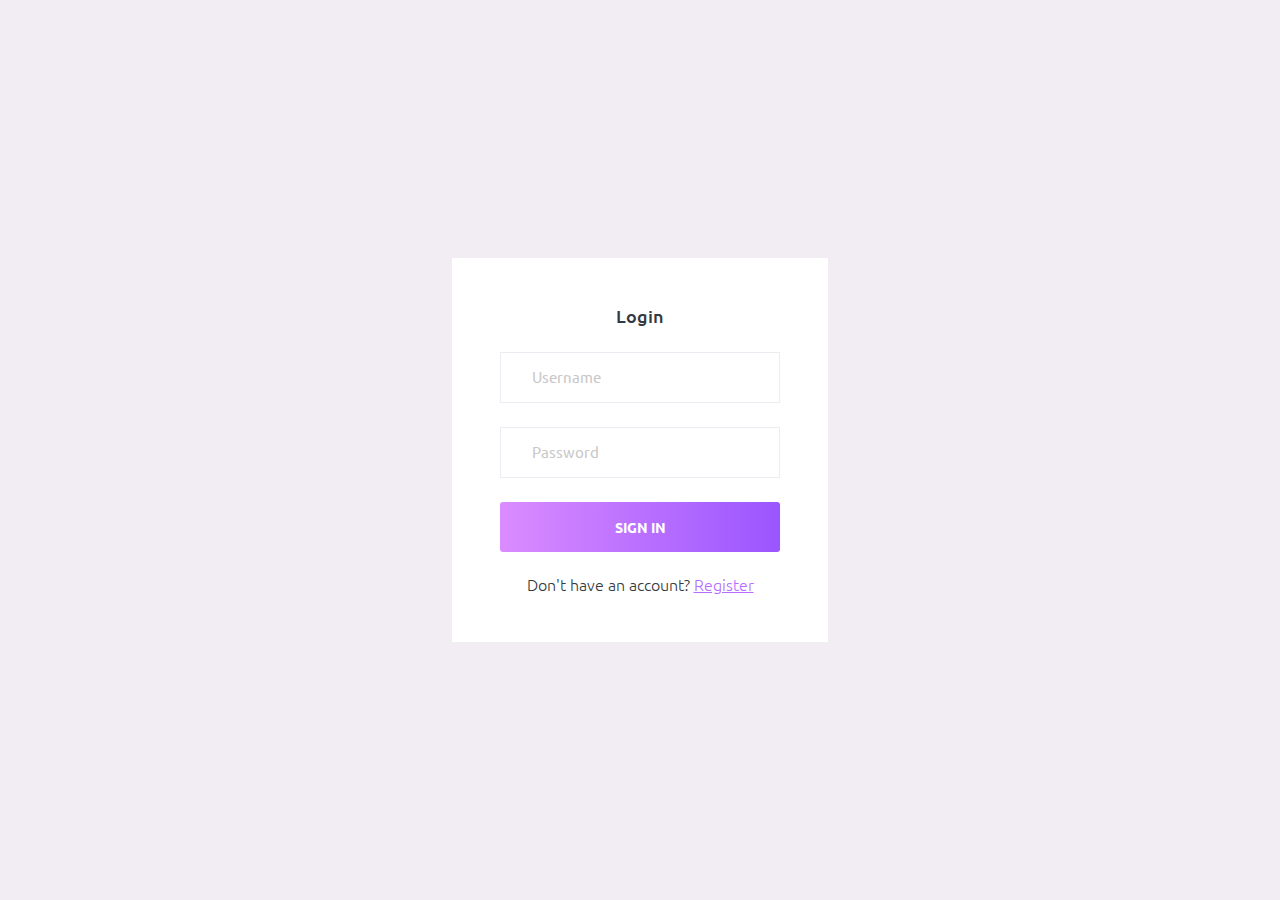
==== login.html @ c91c33f9 "design register & login page" ====
<!DOCTYPE html>
<html lang="en">

<head>
    <!-- Required meta tags -->
    <meta charset="utf-8">
    <meta name="viewport" content="width=device-width, initial-scale=1, shrink-to-fit=no">
    <title>Login</title>

    <!-- Layout styles -->
    <link rel="stylesheet" href="./assets/css/style.css">
    <!-- End layout styles -->
    <link rel="shortcut icon" href="./assets/images/favicon.png" />
</head>

<body>
    <div class="container-scroller">
        <div class="container-fluid page-body-wrapper full-page-wrapper">
            <div class="content-wrapper d-flex align-items-center auth">
                <div class="row flex-grow">
                    <div class="col-lg-4 mx-auto">
                        <div class="auth-form-light text-left p-5">
                            <h4 class="text-center">Login</h4>
                            <form class="pt-3">
                                <div class="form-group">
                                    <input type="email" class="form-control form-control-lg" id="exampleInputEmail1"
                                        placeholder="Username">
                                </div>
                                <div class="form-group">
                                    <input type="password" class="form-control form-control-lg"
                                        id="exampleInputPassword1" placeholder="Password">
                                </div>
                                <div class="mt-3 d-grid gap-2">
                                    <a class="btn btn-block btn-gradient-primary btn-lg font-weight-medium auth-form-btn"
                                        href="../../index.html">SIGN IN</a>
                                </div>
                                <div class="text-center mt-4 font-weight-light"> Don't have an account? <a
                                        href="register.html" class="text-primary">Register</a>
                                </div>
                            </form>
                        </div>
                    </div>
                </div>
            </div>
            <!-- content-wrapper ends -->
        </div>
        <!-- page-body-wrapper ends -->
    </div>

</body>

</html>
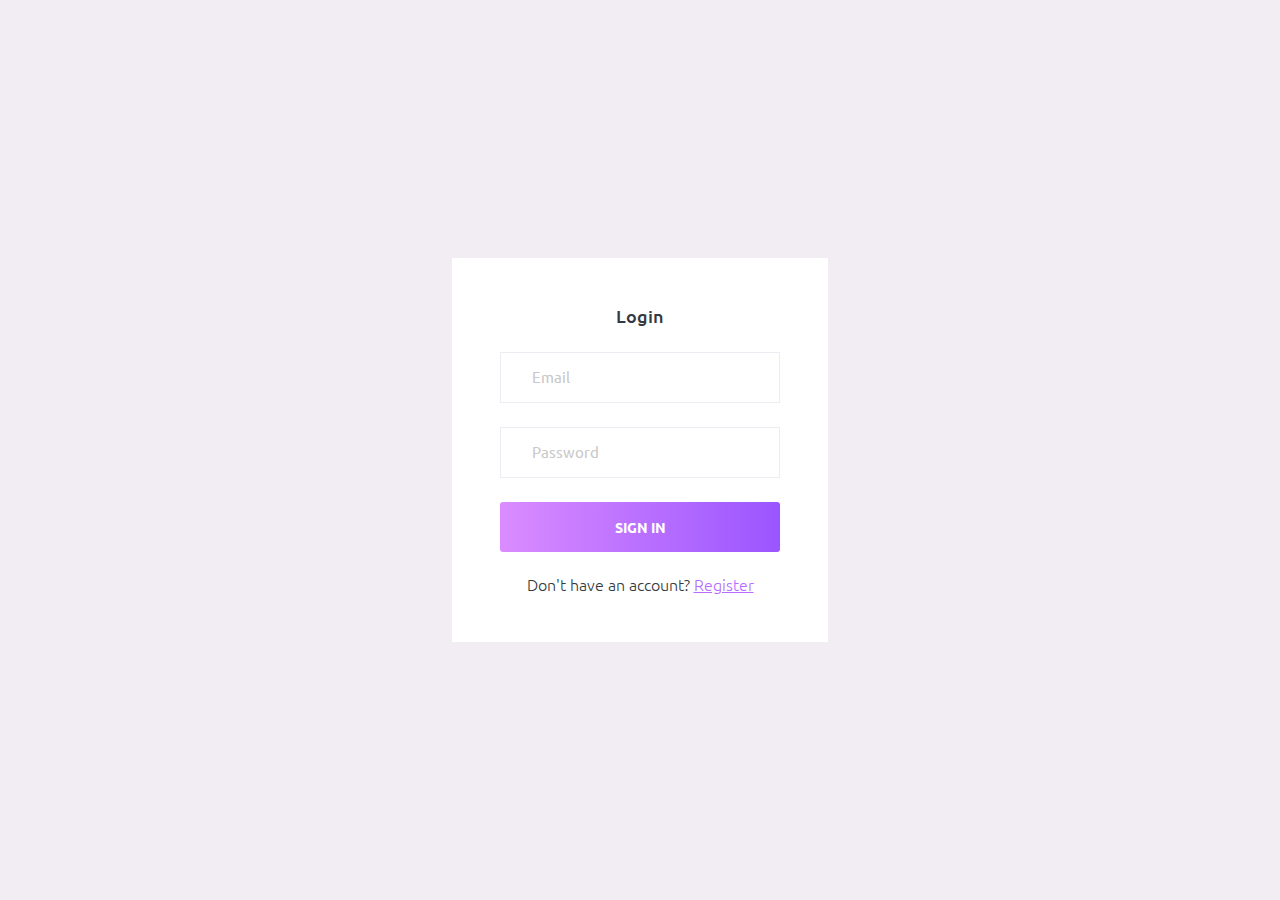
==== commit 09db042c: "fetch api login" ====
--- a/login.html
+++ b/login.html
@@ -21,21 +21,27 @@
                     <div class="col-lg-4 mx-auto">
                         <div class="auth-form-light text-left p-5">
                             <h4 class="text-center">Login</h4>
-                            <form class="pt-3">
+                            <form action="" class="pt-3">
                                 <div class="form-group">
-                                    <input type="email" class="form-control form-control-lg" id="exampleInputEmail1"
-                                        placeholder="Username">
+                                    <input type="email" class="form-control form-control-lg" id="username" placeholder="Email">
+                                    <span id="error-username" class="error-message text-danger"></span>
                                 </div>
                                 <div class="form-group">
-                                    <input type="password" class="form-control form-control-lg"
-                                        id="exampleInputPassword1" placeholder="Password">
+                                    <input type="password" class="form-control form-control-lg" id="password" placeholder="Password">
+                                    <span id="error-password" class="error-message text-danger"></span>
                                 </div>
                                 <div class="mt-3 d-grid gap-2">
-                                    <a class="btn btn-block btn-gradient-primary btn-lg font-weight-medium auth-form-btn"
-                                        href="../../index.html">SIGN IN</a>
+                                    <button 
+                                        class="btn btn-block btn-gradient-primary btn-lg font-weight-medium auth-form-btn"
+                                        id="sign-in-btn">
+                                        SIGN IN
+                                    </button>
                                 </div>
-                                <div class="text-center mt-4 font-weight-light"> Don't have an account? <a
-                                        href="register.html" class="text-primary">Register</a>
+                                <div class="text-center mt-4 font-weight-light"> 
+                                    Don't have an account? 
+                                    <a href="register.html" class="text-primary">
+                                        Register
+                                    </a>
                                 </div>
                             </form>
                         </div>
@@ -47,6 +53,7 @@
         <!-- page-body-wrapper ends -->
     </div>
 
+    <script src="./vanilla/js/handle-sign-in.js"></script>
 </body>
 
 </html>